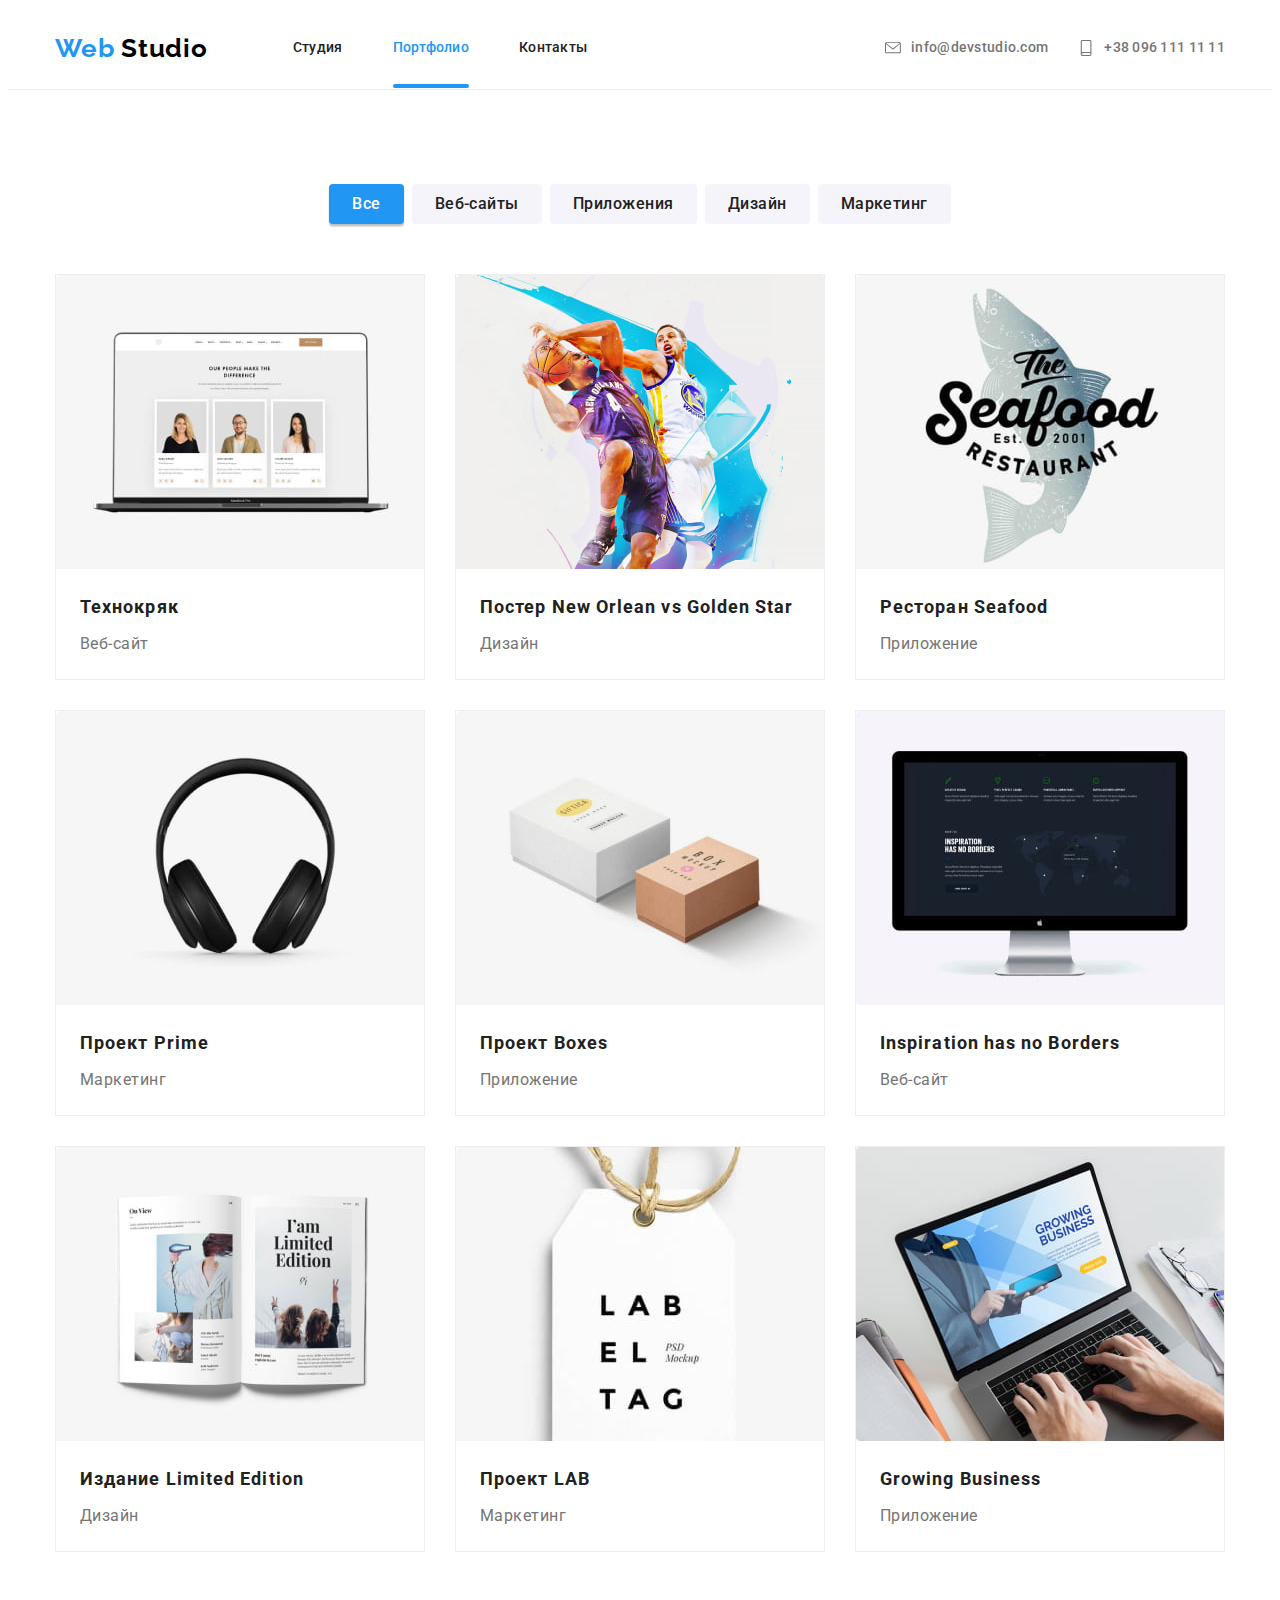
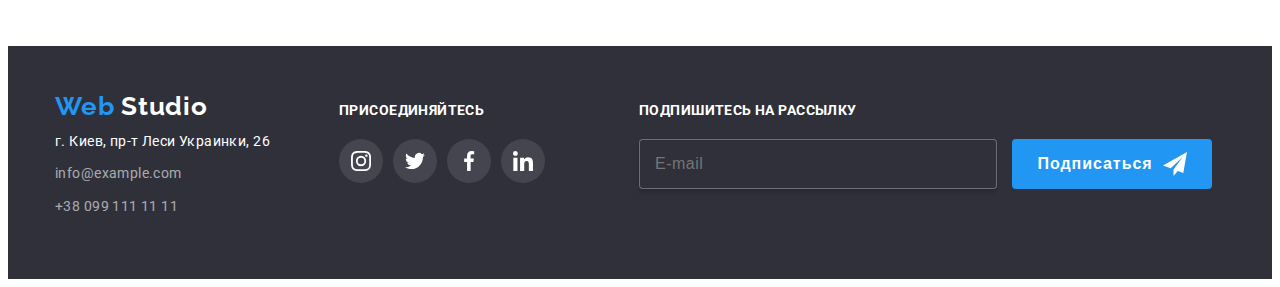
==== portfolio.html @ c9ddc865 "cloned" ====
<!DOCTYPE html>
<html lang="ru">
	<head>
		<meta charset="UTF-8" />
		<meta name="viewport" content="width=device-width, initial-scale=1.0" />
		<meta http-equiv="X-UA-Compatible" content="IE=Edge" />
		<title>Portfolio</title>
		<link
			href="https://fonts.googleapis.com/css2?family=Raleway:wght@700&family=Roboto:wght@400;500;700;900&display=swap"
			rel="stylesheet"
		/>
		<link
			rel="stylesheet"
			href="https://cdnjs.cloudflare.com/ajax/libs/modern-normalize/0.6.0/modern-normalize.min.css"
			integrity="sha256-a9JO7L1jGkja9va1xGMWEJspCfU/b9Vn5u/O5MdnKhw="
			crossorigin="anonymous"
		/>
		<!-- <link rel="stylesheet" href="css/normalize.css" /> -->
		<link rel="stylesheet" href="./css/style.css" />
	</head>
	<body>
		<header class="header portfolio">
			<nav class="container">
				<div class="flex-container">
					<a class="link logo" href="./index.html">
						<span class="logo-accent">Web</span>
						Studio
					</a>
					<ul class="list navigation">
						<li class="navigation-item">
							<a class="link navigation-item-link" href="./index.html">Студия</a>
						</li>
						<li class="navigation-item">
							<a class="link navigation-item-link current" href="./portfolio.html">Портфолио</a>
						</li>
						<li class="navigation-item">
							<a class="link navigation-item-link" href="./index.html">Контакты</a>
						</li>
					</ul>
					<ul class="list navigation-adress">
						<li class="navigation-adress-item">
							<a class="link navigation-adress-item-link" href="mailto:info@devstudio.com">
								<svg class="navigatiom-adress-item-icon">
									<use href="./images/sprite.svg#icon-envelope"></use>
								</svg>
								info@devstudio.com
							</a>
						</li>
						<li class="navigation-adress-item">
							<a class="link navigation-adress-item-link" href="tel:+380961111111">
								<svg class="navigatiom-adress-item-icon">
									<use href="./images/sprite.svg#icon-smartphone"></use>
								</svg>
								+38 096 111 11 11
							</a>
						</li>
					</ul>
				</div>
			</nav>
		</header>
		<main>
			<section>
				<div class="container">
					<h1 class="hero-title visually-hidden">Портфолио</h1>
					<form class="button-box" action="">
						<div class="button-box-item">
							<input class="filter-button" type="radio" name="filter-button" id="filter-all" checked />
							<label class="filter-button-label" for="filter-all">Все</label>
						</div>
						<div class="button-box-item">
							<input class="filter-button" type="radio" name="filter-button" id="filter-web" />
							<label class="filter-button-label" for="filter-web">Веб-сайты</label>
						</div>
						<div class="button-box-item">
							<input class="filter-button" type="radio" name="filter-button" id="filter-app" />
							<label class="filter-button-label" for="filter-app">Приложения</label>
						</div>
						<div class="button-box-item">
							<input class="filter-button" type="radio" name="filter-button" id="filter-design" />
							<label class="filter-button-label" for="filter-design">Дизайн</label>
						</div>
						<div class="button-box-item">
							<input class="filter-button" type="radio" name="filter-button" id="filter-marketing" />
							<label class="filter-button-label" for="filter-marketing">Маркетинг</label>
						</div>
					</form>
					<ul class="list portfolio flex-container">
						<li class="portfolio-box">
							<a class="link" href="./index.html">
								<div class="portfolio-box-image">
									<img src="./images/techno_crack.jpg" alt="Techno crack" />
									<p class="portfolio-box-accent">
										Технокряк это современная площадка распространения коронавируса. Компании используют эту платформу
										для цифрового шпионажа и атак на защищённые сервера конкурентов.
									</p>
								</div>
								<div>
									<h2 class="portfolio-box-title">Технокряк</h2>
									<p class="portfolio-box-direction">Веб-сайт</p>
								</div>
							</a>
						</li>
						<li class="portfolio-box">
							<a class="link" href="./index.html">
								<div class="portfolio-box-image">
									<img src="./images/basketball.jpg" alt="New Orlean vs Golden Star" />
									<p class="portfolio-box-accent">
										Технокряк это современная площадка распространения коронавируса. Компании используют эту платформу
										для цифрового шпионажа и атак на защищённые сервера конкурентов.
									</p>
								</div>
								<div>
									<h2 class="portfolio-box-title">Постер New Orlean vs Golden Star</h2>
									<p class="portfolio-box-direction">Дизайн</p>
								</div>
							</a>
						</li>
						<li class="portfolio-box">
							<a class="link" href="./index.html">
								<div class="portfolio-box-image">
									<img src="./images/seafood.jpg" alt="Seafood" />
									<p class="portfolio-box-accent">
										Технокряк это современная площадка распространения коронавируса. Компании используют эту платформу
										для цифрового шпионажа и атак на защищённые сервера конкурентов.
									</p>
								</div>
								<div>
									<h2 class="portfolio-box-title">Ресторан Seafood</h2>
									<p class="portfolio-box-direction">Приложение</p>
								</div>
							</a>
						</li>
						<li class="portfolio-box">
							<a class="link" href="./index.html">
								<div class="portfolio-box-image">
									<img src="./images/prime.jpg" alt="Prime" />
									<p class="portfolio-box-accent">
										Технокряк это современная площадка распространения коронавируса. Компании используют эту платформу
										для цифрового шпионажа и атак на защищённые сервера конкурентов.
									</p>
								</div>
								<div>
									<h2 class="portfolio-box-title">Проект Prime</h2>
									<p class="portfolio-box-direction">Маркетинг</p>
								</div>
							</a>
						</li>
						<li class="portfolio-box">
							<a class="link" href="./index.html">
								<div class="portfolio-box-image">
									<img src="./images/boxes.jpg" alt="Boxes" />
									<p class="portfolio-box-accent">
										Технокряк это современная площадка распространения коронавируса. Компании используют эту платформу
										для цифрового шпионажа и атак на защищённые сервера конкурентов.
									</p>
								</div>
								<div>
									<h2 class="portfolio-box-title">Проект Boxes</h2>
									<p class="portfolio-box-direction">Приложение</p>
								</div>
							</a>
						</li>
						<li class="portfolio-box">
							<a class="link" href="./index.html">
								<div class="portfolio-box-image">
									<img src="./images/design_solutions.jpg" alt="Inspiration has no Borders" />
									<p class="portfolio-box-accent">
										Технокряк это современная площадка распространения коронавируса. Компании используют эту платформу
										для цифрового шпионажа и атак на защищённые сервера конкурентов.
									</p>
								</div>
								<div>
									<h2 class="portfolio-box-title">Inspiration has no Borders</h2>
									<p class="portfolio-box-direction">Веб-сайт</p>
								</div>
							</a>
						</li>
						<li class="portfolio-box">
							<a class="link" href="./index.html">
								<div class="portfolio-box-image">
									<img src="./images/limited_edition.jpg" alt="Limited Edition" />
									<p class="portfolio-box-accent">
										Технокряк это современная площадка распространения коронавируса. Компании используют эту платформу
										для цифрового шпионажа и атак на защищённые сервера конкурентов.
									</p>
								</div>
								<div>
									<h2 class="portfolio-box-title">Издание Limited Edition</h2>
									<p class="portfolio-box-direction">Дизайн</p>
								</div>
							</a>
						</li>
						<li class="portfolio-box">
							<a class="link" href="./index.html">
								<div class="portfolio-box-image">
									<img src="./images/lab.jpg" alt="LAB" />
									<p class="portfolio-box-accent">
										Технокряк это современная площадка распространения коронавируса. Компании используют эту платформу
										для цифрового шпионажа и атак на защищённые сервера конкурентов.
									</p>
								</div>
								<div>
									<h2 class="portfolio-box-title">Проект LAB</h2>
									<p class="portfolio-box-direction">Маркетинг</p>
								</div>
							</a>
						</li>
						<li class="portfolio-box">
							<a class="link" href="./index.html">
								<div class="portfolio-box-image">
									<img src="./images/desktop_applications.jpg" alt="Growing Business" />
									<p class="portfolio-box-accent">
										Технокряк это современная площадка распространения коронавируса. Компании используют эту платформу
										для цифрового шпионажа и атак на защищённые сервера конкурентов.
									</p>
								</div>
								<div>
									<h2 class="portfolio-box-title">Growing Business</h2>
									<p class="portfolio-box-direction">Приложение</p>
								</div>
							</a>
						</li>
					</ul>
				</div>
			</section>
		</main>
		<footer class="footer">
			<div class="container">
				<div class="flex-container">
					<div class="footer-adress">
						<a class="link logo" href="./index.html">
							<span class="logo-accent">Web</span>
							Studio
						</a>
						<address class="contacts">
							<ul class="list">
								<li class="footer-adress-item">г. Киев, пр-т Леси Украинки, 26</li>
								<li class="footer-adress-item">
									<a class="link" href="mailto:info@example.com">info@example.com</a>
								</li>
								<li class="footer-adress-item">
									<a class="link" href="tel:+380991111111">+38 099 111 11 11</a>
								</li>
							</ul>
						</address>
					</div>
					<div class="join">
						<p class="footer-title">Присоединяйтесь</p>
						<ul class="list social flex-container">
							<li class="social">
								<a class="link social-link" href="https://www.instagram.com/" target="_blank" rel="noopener noreferrer">
									<svg class="social-icon">
										<use href="./images/sprite.svg#icon-instagram"></use>
									</svg>
								</a>
							</li>
							<li class="social">
								<a class="link social-link" href="https://twitter.com/" target="_blank" rel="noopener noreferrer">
									<svg class="social-icon">
										<use href="./images/sprite.svg#icon-twitter"></use>
									</svg>
								</a>
							</li>
							<li class="social">
								<a class="link social-link" href="https://www.facebook.com/" target="_blank" rel="noopener noreferrer">
									<svg class="social-icon">
										<use href="./images/sprite.svg#icon-facebook"></use>
									</svg>
								</a>
							</li>
							<li class="social">
								<a class="link social-link" href="https://www.linkedin.com/" target="_blank" rel="noopener noreferrer">
									<svg class="social-icon">
										<use href="./images/sprite.svg#icon-linkedin"></use>
									</svg>
								</a>
							</li>
						</ul>
					</div>
					<!-- e-mail input -->
					<div class="subscribe">
						<form action="#">
							<label class="footer-title" for="footer-subsctibe-input">Подпишитесь на рассылку</label>
							<input
								class="subscribe-input"
								type="email"
								name="email"
								placeholder="E-mail"
								id="footer-subsctibe-input"
							/>
							<button class="hero-button" type="submit">
								Подписаться
								<svg class="subscribe-icon-send">
									<use href="./images/sprite.svg#icon-send"></use>
								</svg>
							</button>
						</form>
					</div>
				</div>
			</div>
		</footer>
	</body>
</html>
---- css/style.css ----
:root {
	--main-text-color: #757575;
	--headers-text-color: #212121;
	--light-text-color: #ffffff;
	--accent-color: #2196f3;

	--icon-color: #afb1b8;

	--primary-background-color: #ffffff;
	--secondary-backgroun-color: #f5f4fa;
	--footer-background-color: #2f303a;

	--button-color: #2196f3;
	--inactiv-button-color: #f5f4fa;

	--animation-timing-function: cubic-bezier(0.4, 0, 0.2, 1);
	--animation-duration: 250ms;
}
*:focus {
	outline: none;
}
/* 
default style
 */
html {
	box-sizing: border-box;
}
*,
*::before,
*::after {
	box-sizing: inherit;
}
body {
	font-family: "Roboto", sans-serif;
	font-style: normal;
	font-weight: 400;
	font-size: 14px;
	line-height: 1.71;
	color: var(--main-text-color);
	background-color: var(--primary-background-color);
}
/* 
utility classes
*/
.visually-hidden {
	position: absolute;
	width: 1px;
	height: 1px;
	margin: -1px;

	overflow: hidden;
	clip: rect(0 0 0 0);
}
.is-hidden {
	opacity: 0;
	pointer-events: none;
}
.container {
	width: 1200px;
	padding-top: 94px;
	padding-bottom: 94px;
	padding-left: 15px;
	padding-right: 15px;
	margin-left: auto;
	margin-right: auto;
}
.flex-container {
	display: flex;
}
.link {
	text-decoration: none;
}
.list {
	margin: 0;
	padding: 0;

	list-style-type: none;
}
/* 
header
 */

.header .container {
	padding-top: 0;
	padding-bottom: 0;
}
.header .flex-container {
	align-items: center;
}
.logo {
	display: block;
	margin-right: 85px;
	margin-top: 25px;
	margin-bottom: 25px;

	font-family: "Raleway", sans-serif;
	font-weight: 700;
	font-size: 26px;
	line-height: 1.19;
	letter-spacing: 0.03em;

	color: #000000;
}
.logo-accent {
	color: var(--accent-color);
}
.navigation {
	display: flex;
}
.navigation-item:not(:last-child) {
	margin-right: 50px;
}
.navigation-item-link {
	display: block;
	position: relative;
	padding-bottom: 32px;
	padding-top: 32px;

	font-weight: 500;
	font-size: 14px;
	line-height: 1.14;
	letter-spacing: 0.02em;

	color: var(--headers-text-color);

	transition-property: color;
	transition-duration: var(--animation-duration);
	transition-timing-function: var(--animation-timing-function);
}
.navigation-adress {
	display: flex;
	margin-left: auto;
}
.navigation-adress-item:not(:last-child) {
	margin-right: 30px;
}
.navigation-adress-item-link {
	display: flex;
	padding-bottom: 20px;
	padding-top: 20px;
	justify-content: center;

	font-weight: 500;
	font-size: 14px;
	line-height: 1.14;
	letter-spacing: 0.02em;

	color: var(--main-text-color);

	transition-property: color;
	transition-duration: var(--animation-duration);
	transition-timing-function: var(--animation-timing-function);
}
.navigatiom-adress-item-icon {
	fill: currentColor;
	width: 16px;
	height: 16px;
	margin-right: 10px;
}

.navigation-item-link:hover,
.navigation-item-link:focus,
.navigation-adress-item-link:hover,
.navigation-adress-item-link:focus {
	color: var(--accent-color);
}
.navigation-item-link.current {
	color: var(--accent-color);
}
.navigation-item-link.current::after {
	content: "";
	position: absolute;
	left: 0;
	bottom: 0;
	height: 4px;
	border-radius: 2px;
	width: 100%;
	background-color: var(--accent-color);
}
/* 
Main
 */
.hero .container {
	padding-top: 200px;
	padding-bottom: 200px;
	padding-left: 252px;
	padding-right: 252px;
}
.hero {
	max-width: 1600px;
	height: 600px;
	margin-left: auto;
	margin-right: auto;

	background-image: linear-gradient(rgba(47, 48, 58, 0.8), rgba(47, 48, 58, 0.8)), url("../images/header.jpg");
	background-position: center;
	background-repeat: no-repeat;
	background-size: cover;

	text-align: center;
}
.hero-title {
	margin-top: 0;
	margin-bottom: 30px;

	font-weight: 900;
	font-size: 44px;
	line-height: 1.36;
	letter-spacing: 0.06em;
	text-transform: uppercase;

	color: var(--light-text-color);
}
.hero-button {
	border-radius: 4px;
	display: inline-block;
	padding-top: 9px;
	padding-bottom: 9px;
	padding-left: 9px;
	padding-right: 9px;
	min-width: 200px;

	font-weight: 700;
	font-size: 16px;
	line-height: 1.88;
	text-align: center;
	letter-spacing: 0.06em;

	border: 1px solid transparent;
	color: var(--light-text-color);
	background-color: var(--button-color);

	transition-property: background-color;
	transition-duration: var(--animation-duration);
	transition-timing-function: var(--animation-timing-function);

	cursor: pointer;
}

.hero-button:hover,
.hero-button:focus {
	background-color: #188ce8;
}
.section-title {
	margin-top: 0;
	margin-bottom: 50px;

	font-weight: 700;
	font-size: 36px;
	line-height: 1.17;
	letter-spacing: 0.03em;
	text-align: center;

	color: var(--headers-text-color);
}
.features .container {
	padding-bottom: 0;
}
.features .flex-container,
.wedoing .flex-container,
.team-card,
.clients .flex-container {
	justify-content: space-between;
}
.feature-title {
	margin-top: 0;
	margin-bottom: 10px;

	font-weight: 700;
	font-size: 14px;
	line-height: 1.14;
	letter-spacing: 0.03em;
	text-transform: uppercase;

	color: var(--headers-text-color);
}
.feature-box {
	width: calc((100% - 30px * 3) / 4);
}
.feature-image-box {
	display: block;
	padding-top: 25px;
	padding-bottom: 25px;
	padding-left: 100px;
	padding-right: 100px;
	margin-bottom: 30px;
	border-radius: 4px;

	background-color: var(--secondary-backgroun-color);
}
.feature-image {
	display: block;
	width: 70px;
	height: 70px;

	fill: var(--headers-text-color);
}
.feature-description {
	margin-top: 0;
	margin-bottom: 0;
	padding-bottom: 5px;

	letter-spacing: 0.03em;
}
.wedoing-box {
	width: calc((100% - 30px * 2) / 3);
	position: relative;
}
.wedoing-image {
	display: block;
}
.wedoing-title {
	position: absolute;
	left: 0;
	bottom: 0;
	width: 100%;
	overflow: hidden;

	margin: 0;
	padding-top: 27px;
	padding-bottom: 27px;

	font-weight: 700;
	font-size: 14px;
	line-height: 1.14;
	letter-spacing: 0.03em;
	text-align: center;
	text-transform: uppercase;

	color: var(--light-text-color);
	background-color: rgba(47, 48, 58, 0.8);
}
.team {
	background-color: var(--secondary-backgroun-color);
}
.team-card-box {
	width: calc((100% - 30px * 3) / 4);
	box-shadow: 0px 2px 1px rgba(0, 0, 0, 0.2), 0px 1px 1px rgba(0, 0, 0, 0.14), 0px 1px 3px rgba(0, 0, 0, 0.12);
	border-radius: 0px 0px 4px 4px;

	background-color: var(--primary-background-color);
}
.team-image {
	display: block;
	margin-bottom: 30px;
}
.team-member-name {
	margin-top: 0;
	margin-bottom: 10px;

	font-weight: 500;
	font-size: 16px;
	line-height: 1.19;
	letter-spacing: 0.03em;
	text-align: center;

	color: var(--headers-text-color);
}
.team-member-direction {
	margin-top: 0;
	margin-bottom: 16px;

	font-size: 16px;
	line-height: 1.19;
	letter-spacing: 0.03em;
	text-align: center;
}
.team-social-box {
	margin-left: 32px;
	margin-bottom: 24px;
}
.social-link {
	display: flex;
	justify-content: center;
	align-items: center;
	width: 44px;
	height: 44px;

	color: var(--icon-color);

	border-radius: 50%;

	transition-property: background-color, color;
	transition-duration: var(--animation-duration);
	transition-timing-function: var(--animation-timing-function);
}
.social-icon {
	fill: currentColor;
	width: 20px;
	height: 20px;
}
.social:not(:last-child) {
	margin-right: 10px;
}
.team .social-link:hover,
.team .social-link:focus,
.join .social-link:hover,
.join .social-link:focus {
	background-color: var(--accent-color);
	color: var(--light-text-color);
}
.clients-box {
	width: calc((100% - 30px * 5) / 6);
	height: 90px;
}
.clients .link {
	display: flex;
	justify-content: center;
	align-items: center;
	height: inherit;

	color: var(--icon-color);

	border: 1px solid currentColor;
	border-radius: 4px;

	transition-property: color;
	transition-duration: var(--animation-duration);
	transition-timing-function: var(--animation-timing-function);
}
.clients-image {
	display: block;
	width: 84px;
	height: 44px;
	fill: currentColor;
}
.clients .link:hover,
.clients .link:focus {
	color: var(--accent-color);
}
/* 
footer
 */
.footer .container {
	padding-top: 45px;
	padding-bottom: 60px;
}
.footer {
	background-color: var(--footer-background-color);
}
.footer .flex-container {
	align-items: baseline;
}
.footer .logo {
	display: block;
	margin-top: 0;
	margin-right: 0;
	padding: 0;
	margin-bottom: 8px;

	font-size: 26px;
	line-height: 1.19;

	color: var(--light-text-color);
}
.footer-adress {
	margin-right: 69px;
}
.contacts {
	font-style: normal;
	letter-spacing: 0.03em;

	color: var(--light-text-color);
}

.footer-adress-item:not(:last-child) {
	margin-bottom: 9px;
}
.footer-adress-item {
	letter-spacing: 0.03em;
	line-height: 1.71;
}
.contacts .link {
	color: rgba(255, 255, 255, 0.6);

	transition-property: color;
	transition-duration: var(--animation-duration);
	transition-timing-function: var(--animation-timing-function);
}
.contacts .link:hover,
.contacts .link:focus {
	color: var(--accent-color);
}
.footer-title {
	margin-top: 0;
	margin-bottom: 20px;
	margin-left: 0;
	margin-right: 0;

	font-weight: 700;
	line-height: 1.14;
	letter-spacing: 0.03em;
	text-transform: uppercase;

	color: var(--light-text-color);
}
.subscribe .footer-title {
	display: block;
}
.join .flex-container {
	margin-bottom: 0;
	align-items: center;
}
.join {
	margin-right: 94px;
}
.join .social-link {
	background: rgba(255, 255, 255, 0.1);
}
.join.social {
	padding-bottom: 0;
}
.join .social-icon {
	fill: var(--primary-background-color);
}
.subscribe-input {
	margin-right: 12px;
	width: 358px;
	height: 50px;
	padding: 15px;

	font-size: 16px;
	line-height: 1.25;
	letter-spacing: 0.03em;
	color: var(--main-text-color);

	background-color: var(--footer-background-color);

	border-radius: 4px;
	border: 1px solid rgba(255, 255, 255, 0.3);
	box-shadow: 0px 4px 4px rgba(0, 0, 0, 0.15);
}
.footer .hero-button {
	display: inline-flex;
	justify-content: center;
	align-items: center;
}
.subscribe-icon-send {
	margin-left: 10px;
	fill: currentColor;
	width: 24px;
	height: 24px;
}
/* 
portfolio
 */
.header.portfolio {
	border-bottom: 1px solid #ececec;
}
.button-box {
	display: flex;
	justify-content: center;
	margin-bottom: 50px;
}
.button-box-item {
	position: relative;
}
.button-box-item:not(:last-child) {
	margin-right: 8px;
}
.filter-button {
	position: absolute;
	top: 0;
	left: 0;
	width: 100%;
	height: 100%;

	opacity: 0;

	cursor: pointer;
}
.filter-button-label {
	display: block;
	padding-left: 22px;
	padding-right: 22px;
	padding-top: 6px;
	padding-bottom: 6px;

	border-radius: 4px;
	color: var(--headers-text-color);
	border: 1px solid transparent;
	background-color: var(--inactiv-button-color);

	font-weight: 500;
	font-size: 16px;
	line-height: 1.62;
	letter-spacing: 0.03em;
	transition-property: color, background-color, box-shadow;
	transition-duration: var(--animation-duration);
	transition-timing-function: var(--animation-timing-function);
}
.filter-button:hover + .filter-button-label,
.filter-button:focus + .filter-button-label,
.filter-button:checked + .filter-button-label {
	color: var(--light-text-color);
	background-color: var(--button-color);
	box-shadow: 0px 2px 2px rgba(0, 0, 0, 0.12), 0px 1px 2px rgba(0, 0, 0, 0.08), 0px 3px 1px rgba(0, 0, 0, 0.1);
}
/*
portfolio grid
*/
.portfolio.flex-container {
	flex-wrap: wrap;
}
.portfolio-box {
	width: calc((100% - 60px) / 3);
	margin-top: 30px;
	margin-right: 30px;
}
.portfolio-box:nth-child(3n) {
	margin-right: 0;
}
.portfolio-box:nth-child(-n + 3) {
	margin-top: 0;
}
.portfolio-box .link {
	display: block;
	border: 1px solid #eeeeee;

	transition-property: box-shadow;
	transition-duration: var(--animation-duration);
	transition-timing-function: var(--animation-timing-function);
}
.portfolio-box .link:hover,
.portfolio-box .link:focus {
	box-shadow: 1px 4px 6px rgba(0, 0, 0, 0.16), 0px 4px 4px rgba(0, 0, 0, 0.06), 0px 1px 1px rgba(0, 0, 0, 0.12);
}
/*
 portfolio grid end
 */
.portfolio-box-title {
	margin-top: 0;
	margin-bottom: 4px;
	padding-left: 24px;

	font-weight: 700;
	font-size: 18px;
	line-height: 2;
	letter-spacing: 0.06em;

	color: var(--headers-text-color);
}
.portfolio-box-image {
	position: relative;
	overflow: hidden;

	margin-bottom: 20px;
}
.portfolio-box-image > * {
	display: block;
}
.portfolio-box-accent {
	position: absolute;
	left: 0;
	bottom: 0;
	width: 100%;
	height: 100%;
	transform: translateY(100%);

	overflow: hidden;

	padding-left: 24px;
	padding-right: 24px;
	padding-top: 64px;
	padding-bottom: 64px;
	margin: 0;

	font-size: 18px;
	line-height: 1.56;
	letter-spacing: 0.03em;

	color: var(--light-text-color);
	background-color: rgba(33, 150, 243, 0.9);

	transition-property: transform;
	transition-duration: var(--animation-duration);
	transition-timing-function: var(--animation-timing-function);
}
.portfolio-box:hover .portfolio-box-accent,
.portfolio-box .link:focus .portfolio-box-accent {
	transform: translateY(0);
}
.portfolio-box-direction {
	margin-top: 0;
	margin-bottom: 20px;
	padding-left: 24px;

	font-size: 16px;
	line-height: 1.87;
	letter-spacing: 0.03em;

	color: var(--main-text-color);
}
/* 
Modal window 
*/
.backdrop {
	position: fixed;
	top: 0;
	left: 0;
	width: 100%;
	height: 100%;

	transition-property: opacity;
	transition-duration: var(--animation-duration);
	transition-timing-function: var(--animation-timing-function);

	background-color: rgba(0, 0, 0, 0.2);
}
.backdrop.is-hidden .subscribe-form {
	transform: scale(0.9) translate(-50%, -50%);
}
.subscribe-form-relative {
	position: relative;
}
.subscribe-form {
	position: absolute;
	top: 50%;
	left: 50%;
	max-height: calc(100% - 30px);
	max-width: calc(100% - 30px);

	overflow: auto;

	padding: 40px;
	background-color: var(--primary-background-color);
	box-shadow: 0px 2px 1px rgba(0, 0, 0, 0.2), 0px 1px 1px rgba(0, 0, 0, 0.14), 0px 1px 3px rgba(0, 0, 0, 0.12);
	border-radius: 4px;

	transform: scale(1) translate(-50%, -50%);
	transition-property: transform;
	transition-duration: var(--animation-duration);
	transition-timing-function: var(--animation-timing-function);
}
.subcribe-form-button-close {
	position: absolute;
	display: flex;
	justify-content: center;
	align-items: center;
	top: 8px;
	right: 8px;
	width: 30px;
	height: 30px;

	padding: 0;
	color: #000000;

	background: var(--primary-background-color);
	border: 1px solid rgba(0, 0, 0, 0.1);
	border-radius: 50%;

	transition-property: color;
	transition-duration: var(--animation-duration);
	transition-timing-function: var(--animation-timing-function);
	cursor: pointer;
}
.subcribe-form-button-close:hover,
.subcribe-form-button-close:focus {
	color: var(--accent-color);
}
.subscribe-button-close-icon {
	width: 18px;
	height: 18px;
	fill: currentColor;
}
.subscribe-form-title {
	margin-top: 0;
	margin-left: 0;
	margin-right: 0;
	margin-bottom: 30px;

	font-weight: 700;
	font-size: 20px;
	line-height: 1.15;
	letter-spacing: 0.03em;
	text-align: center;

	color: var(--headers-text-color);
}
.subscribe-form-input {
	width: 448px;
	height: 40px;

	margin-bottom: 30px;
	padding-left: 42px;
	padding-top: 12px;
	padding-right: 42px;
	padding-bottom: 12px;

	font-size: 14px;
	line-height: 1.14;
	letter-spacing: 0.01em;

	color: var(--main-text-color);

	border: 1px solid rgba(33, 33, 33, 0.2);
	border-radius: 4px;
	cursor: pointer;

	transition-property: border-color;
	transition-duration: var(--animation-duration);
	transition-timing-function: var(--animation-timing-function);
}
.subscribe-form-input.comment {
	height: 120px;
	margin-bottom: 20px;
	resize: none;

	padding-left: 16px;
	padding-right: 16px;
}
.subscribe-form-checkbox,
.subscribe-form-button {
	display: flex;
	justify-content: center;
}
.subscribe-form-button-disabled {
	background-color: var(--icon-color);
	pointer-events: none;
}
.subscribe-form-checkbox-input {
	margin-right: 7px;
	padding: 0;
	opacity: 0;
}
.subscribe-form-checkbox-label {
	display: inline-block;
	margin-bottom: 30px;
	cursor: pointer;
}
.subscribe-form-checkbox-label:before,
.subscribe-form-checkbox-label:after {
	content: "";
	position: absolute;
	width: 16px;
	height: 15px;
	top: 3px;
	left: -23px;

	transition-property: opacity;
	transition-duration: var(--animation-duration);
	transition-timing-function: var(--animation-timing-function);
}
.subscribe-form-checkbox-label:before {
	background: url(../images/uncheck.svg);
	background-repeat: no-repeat;
	background-size: contain;
	opacity: 1;
}
.subscribe-form-checkbox-label:after {
	background: url(../images/check.svg);
	background-repeat: no-repeat;
	background-size: contain;
	opacity: 0;
}
.subscribe-form-checkbox-input:checked + .subscribe-form-checkbox-label:before {
	opacity: 0;
}
.subscribe-form-checkbox-input:checked + .subscribe-form-checkbox-label:after {
	opacity: 1;
}
.subscribe-link-agree {
	color: var(--accent-color);
}
.subscribe-form-input-label {
	position: absolute;
	top: 12px;
	left: 42px;

	line-height: 1.14;
	letter-spacing: 0.01em;

	transform: translate(0, 0);
	transition-property: transform, color;
	transition-duration: var(--animation-duration);
	transition-timing-function: var(--animation-timing-function);
}
.subscribe-form-input-label.comment {
	left: 12px;
}
.subscribe-form-input-icon {
	position: absolute;
	top: 11px;
	left: 16px;
	width: 18px;
	height: 18px;

	color: #000;
	fill: currentColor;

	transition-property: color;
	transition-duration: var(--animation-duration);
	transition-timing-function: var(--animation-timing-function);
}
.subscribe-form-input:focus ~ .subscribe-form-input-label {
	transform: translate(-32px, -30px);
	color: var(--accent-color);
}
.subscribe-form-input:focus ~ .subscribe-form-input-label.comment {
	transform: translateY(-32px);
}
.subscribe-form-input:focus ~ .subscribe-form-input-icon {
	color: var(--accent-color);
}
.subscribe-form-input:focus {
	border-color: var(--accent-color);
}
.subscribe-form-input:not(:placeholder-shown) ~ .subscribe-form-input-label {
	transform: translate(-32px, -30px);
}
.subscribe-form-input:not(:placeholder-shown) ~ .subscribe-form-input-label.comment {
	transform: translateY(-32px);
}
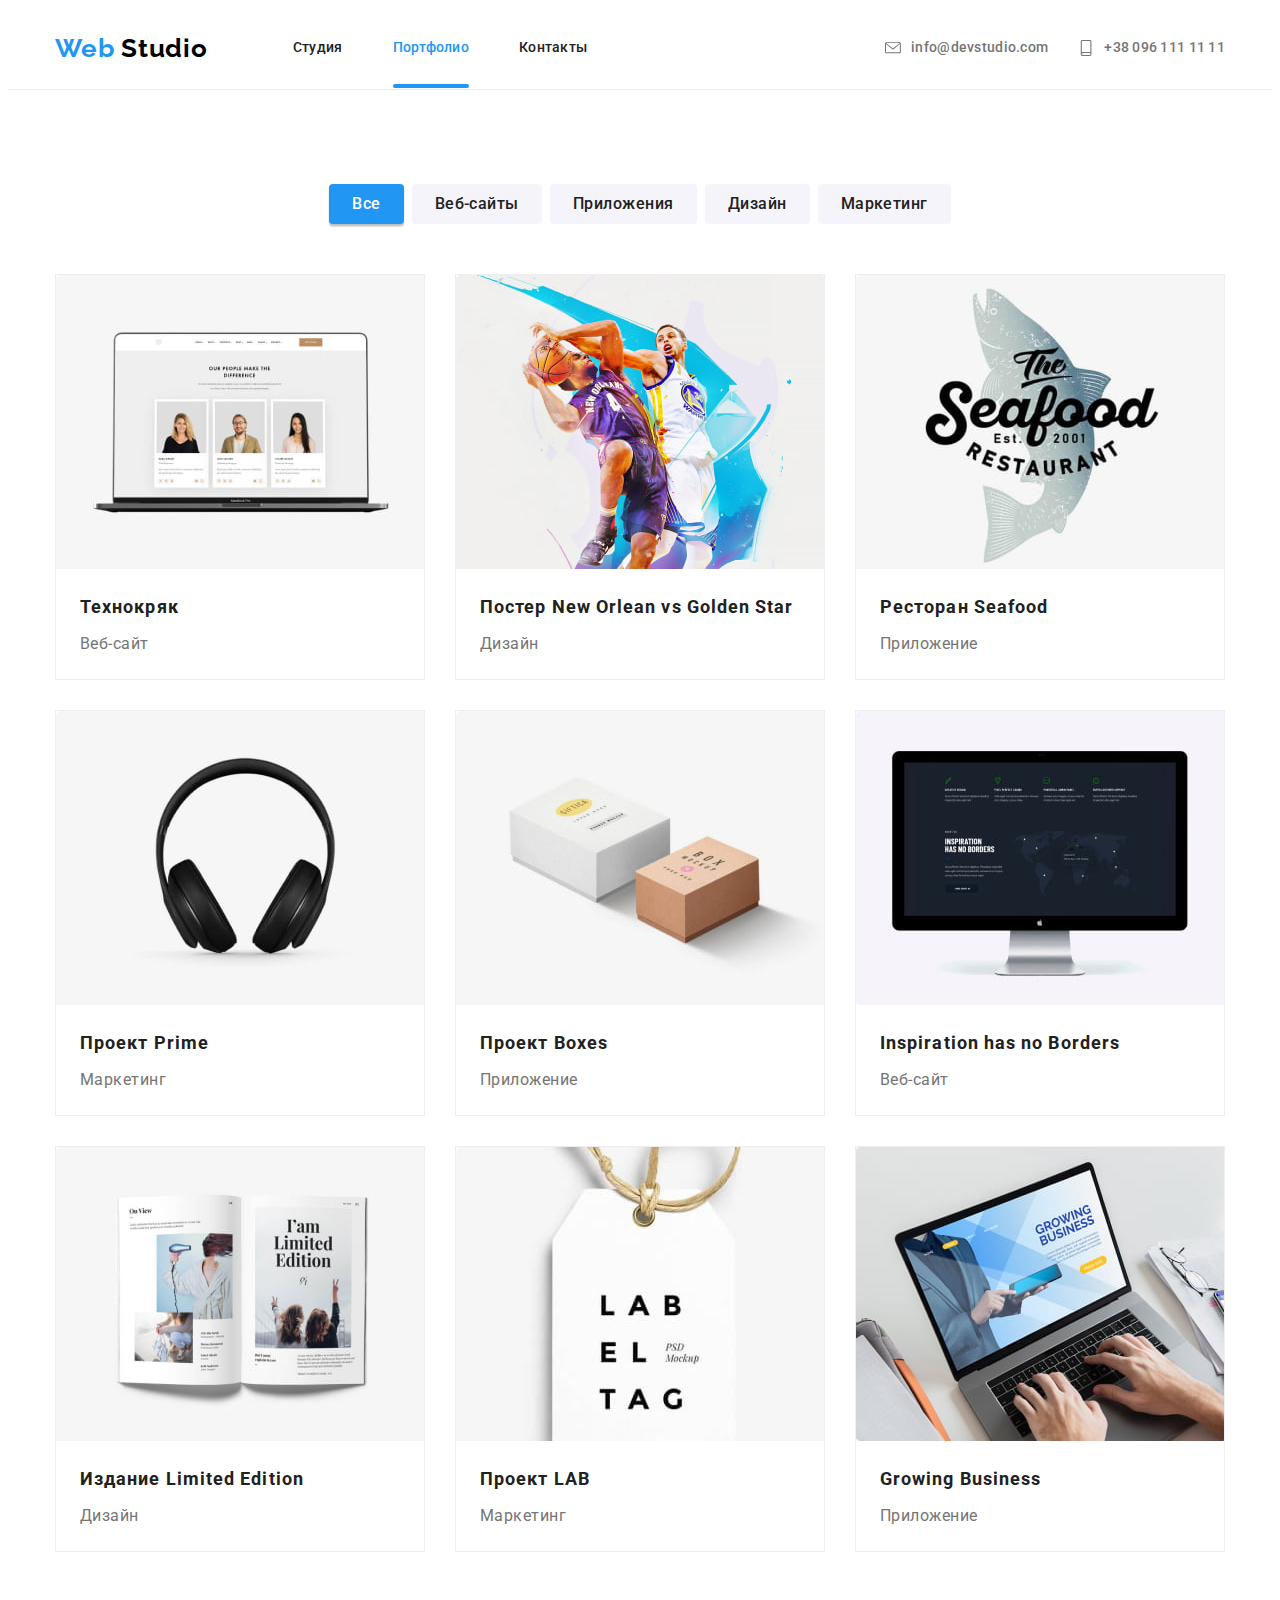
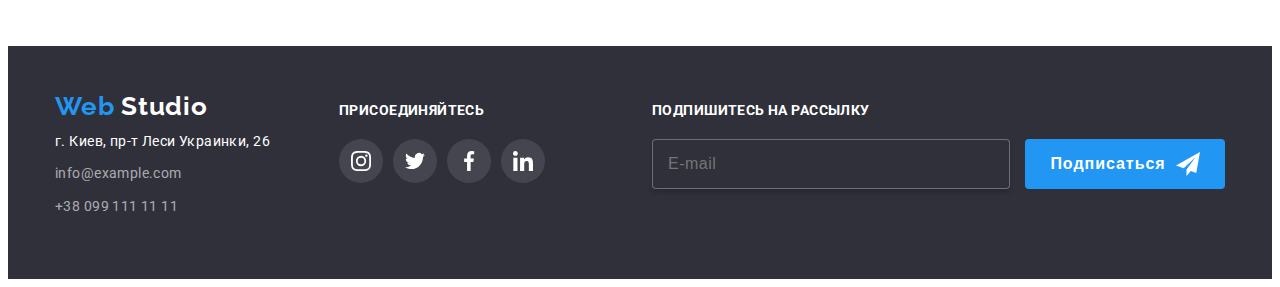
==== commit 9d80e964: "added placeholders" ====
--- a/portfolio.html
+++ b/portfolio.html
@@ -15,51 +15,48 @@
 			integrity="sha256-a9JO7L1jGkja9va1xGMWEJspCfU/b9Vn5u/O5MdnKhw="
 			crossorigin="anonymous"
 		/>
-		<!-- <link rel="stylesheet" href="css/normalize.css" /> -->
-		<link rel="stylesheet" href="./css/style.css" />
+		<link rel="stylesheet" href="./css/main.min.css" />
 	</head>
 	<body>
-		<header class="header portfolio">
+		<header class="header">
 			<nav class="container">
-				<div class="flex-container">
-					<a class="link logo" href="./index.html">
-						<span class="logo-accent">Web</span>
-						Studio
-					</a>
-					<ul class="list navigation">
-						<li class="navigation-item">
-							<a class="link navigation-item-link" href="./index.html">Студия</a>
-						</li>
-						<li class="navigation-item">
-							<a class="link navigation-item-link current" href="./portfolio.html">Портфолио</a>
-						</li>
-						<li class="navigation-item">
-							<a class="link navigation-item-link" href="./index.html">Контакты</a>
-						</li>
-					</ul>
-					<ul class="list navigation-adress">
-						<li class="navigation-adress-item">
-							<a class="link navigation-adress-item-link" href="mailto:info@devstudio.com">
-								<svg class="navigatiom-adress-item-icon">
-									<use href="./images/sprite.svg#icon-envelope"></use>
-								</svg>
-								info@devstudio.com
-							</a>
-						</li>
-						<li class="navigation-adress-item">
-							<a class="link navigation-adress-item-link" href="tel:+380961111111">
-								<svg class="navigatiom-adress-item-icon">
-									<use href="./images/sprite.svg#icon-smartphone"></use>
-								</svg>
-								+38 096 111 11 11
-							</a>
-						</li>
-					</ul>
-				</div>
+				<a class="logo" href="./index.html">
+					<span class="logo-accent">Web</span>
+					Studio
+				</a>
+				<ul class="navigation">
+					<li class="navigation-item">
+						<a class="navigation-item-link" href="./index.html">Студия</a>
+					</li>
+					<li class="navigation-item">
+						<a class="navigation-item-link current" href="./portfolio.html">Портфолио</a>
+					</li>
+					<li class="navigation-item">
+						<a class="navigation-item-link" href="./index.html">Контакты</a>
+					</li>
+				</ul>
+				<ul class="navigation-adress">
+					<li class="navigation-adress-item">
+						<a class="navigation-adress-item-link" href="mailto:info@devstudio.com">
+							<svg class="navigatiom-adress-item-icon">
+								<use href="./images/sprite.svg#icon-envelope"></use>
+							</svg>
+							info@devstudio.com
+						</a>
+					</li>
+					<li class="navigation-adress-item">
+						<a class="navigation-adress-item-link" href="tel:+380961111111">
+							<svg class="navigatiom-adress-item-icon">
+								<use href="./images/sprite.svg#icon-smartphone"></use>
+							</svg>
+							+38 096 111 11 11
+						</a>
+					</li>
+				</ul>
 			</nav>
 		</header>
 		<main>
-			<section>
+			<section class="portfolio">
 				<div class="container">
 					<h1 class="hero-title visually-hidden">Портфолио</h1>
 					<form class="button-box" action="">
@@ -84,9 +81,9 @@
 							<label class="filter-button-label" for="filter-marketing">Маркетинг</label>
 						</div>
 					</form>
-					<ul class="list portfolio flex-container">
-						<li class="portfolio-box">
-							<a class="link" href="./index.html">
+					<ul class="portfolio-list">
+						<li class="portfolio-box">
+							<a class="portfolio-box-link" href="./index.html">
 								<div class="portfolio-box-image">
 									<img src="./images/techno_crack.jpg" alt="Techno crack" />
 									<p class="portfolio-box-accent">
@@ -101,7 +98,7 @@
 							</a>
 						</li>
 						<li class="portfolio-box">
-							<a class="link" href="./index.html">
+							<a class="portfolio-box-link" href="./index.html">
 								<div class="portfolio-box-image">
 									<img src="./images/basketball.jpg" alt="New Orlean vs Golden Star" />
 									<p class="portfolio-box-accent">
@@ -116,7 +113,7 @@
 							</a>
 						</li>
 						<li class="portfolio-box">
-							<a class="link" href="./index.html">
+							<a class="portfolio-box-link" href="./index.html">
 								<div class="portfolio-box-image">
 									<img src="./images/seafood.jpg" alt="Seafood" />
 									<p class="portfolio-box-accent">
@@ -131,7 +128,7 @@
 							</a>
 						</li>
 						<li class="portfolio-box">
-							<a class="link" href="./index.html">
+							<a class="portfolio-box-link" href="./index.html">
 								<div class="portfolio-box-image">
 									<img src="./images/prime.jpg" alt="Prime" />
 									<p class="portfolio-box-accent">
@@ -146,7 +143,7 @@
 							</a>
 						</li>
 						<li class="portfolio-box">
-							<a class="link" href="./index.html">
+							<a class="portfolio-box-link" href="./index.html">
 								<div class="portfolio-box-image">
 									<img src="./images/boxes.jpg" alt="Boxes" />
 									<p class="portfolio-box-accent">
@@ -161,7 +158,7 @@
 							</a>
 						</li>
 						<li class="portfolio-box">
-							<a class="link" href="./index.html">
+							<a class="portfolio-box-link" href="./index.html">
 								<div class="portfolio-box-image">
 									<img src="./images/design_solutions.jpg" alt="Inspiration has no Borders" />
 									<p class="portfolio-box-accent">
@@ -176,7 +173,7 @@
 							</a>
 						</li>
 						<li class="portfolio-box">
-							<a class="link" href="./index.html">
+							<a class="portfolio-box-link" href="./index.html">
 								<div class="portfolio-box-image">
 									<img src="./images/limited_edition.jpg" alt="Limited Edition" />
 									<p class="portfolio-box-accent">
@@ -191,7 +188,7 @@
 							</a>
 						</li>
 						<li class="portfolio-box">
-							<a class="link" href="./index.html">
+							<a class="portfolio-box-link" href="./index.html">
 								<div class="portfolio-box-image">
 									<img src="./images/lab.jpg" alt="LAB" />
 									<p class="portfolio-box-accent">
@@ -206,7 +203,7 @@
 							</a>
 						</li>
 						<li class="portfolio-box">
-							<a class="link" href="./index.html">
+							<a class="portfolio-box-link" href="./index.html">
 								<div class="portfolio-box-image">
 									<img src="./images/desktop_applications.jpg" alt="Growing Business" />
 									<p class="portfolio-box-accent">
@@ -226,76 +223,73 @@
 		</main>
 		<footer class="footer">
 			<div class="container">
-				<div class="flex-container">
-					<div class="footer-adress">
-						<a class="link logo" href="./index.html">
-							<span class="logo-accent">Web</span>
-							Studio
-						</a>
-						<address class="contacts">
-							<ul class="list">
-								<li class="footer-adress-item">г. Киев, пр-т Леси Украинки, 26</li>
-								<li class="footer-adress-item">
-									<a class="link" href="mailto:info@example.com">info@example.com</a>
-								</li>
-								<li class="footer-adress-item">
-									<a class="link" href="tel:+380991111111">+38 099 111 11 11</a>
-								</li>
-							</ul>
-						</address>
-					</div>
-					<div class="join">
-						<p class="footer-title">Присоединяйтесь</p>
-						<ul class="list social flex-container">
-							<li class="social">
-								<a class="link social-link" href="https://www.instagram.com/" target="_blank" rel="noopener noreferrer">
-									<svg class="social-icon">
-										<use href="./images/sprite.svg#icon-instagram"></use>
-									</svg>
-								</a>
+				<div class="footer-adress">
+					<a class="logo" href="./index.html">
+						<span class="logo-accent">Web</span>
+						Studio
+					</a>
+					<address>
+						<ul class="footer-adress-list">
+							<li class="footer-adress-item">г. Киев, пр-т Леси Украинки, 26</li>
+							<li class="footer-adress-item">
+								<a class="footer-adress-link" href="mailto:info@example.com">info@example.com</a>
 							</li>
-							<li class="social">
-								<a class="link social-link" href="https://twitter.com/" target="_blank" rel="noopener noreferrer">
-									<svg class="social-icon">
-										<use href="./images/sprite.svg#icon-twitter"></use>
-									</svg>
-								</a>
-							</li>
-							<li class="social">
-								<a class="link social-link" href="https://www.facebook.com/" target="_blank" rel="noopener noreferrer">
-									<svg class="social-icon">
-										<use href="./images/sprite.svg#icon-facebook"></use>
-									</svg>
-								</a>
-							</li>
-							<li class="social">
-								<a class="link social-link" href="https://www.linkedin.com/" target="_blank" rel="noopener noreferrer">
-									<svg class="social-icon">
-										<use href="./images/sprite.svg#icon-linkedin"></use>
-									</svg>
-								</a>
+							<li class="footer-adress-item">
+								<a class="footer-adress-link" href="tel:+380991111111">+38 099 111 11 11</a>
 							</li>
 						</ul>
-					</div>
-					<!-- e-mail input -->
-					<div class="subscribe">
-						<form action="#">
-							<label class="footer-title" for="footer-subsctibe-input">Подпишитесь на рассылку</label>
-							<input
-								class="subscribe-input"
-								type="email"
-								name="email"
-								placeholder="E-mail"
-								id="footer-subsctibe-input"
-							/>
-							<button class="hero-button" type="submit">
-								Подписаться
-								<svg class="subscribe-icon-send">
-									<use href="./images/sprite.svg#icon-send"></use>
-								</svg>
-							</button>
-						</form>
-					</div>
+					</address>
+				</div>
+				<div class="footer-join">
+					<p class="footer-title">Присоединяйтесь</p>
+					<ul class="social-box">
+						<li class="social">
+							<a class="social-link" href="https://www.instagram.com/" target="_blank" rel="noopener noreferrer">
+								<svg class="social-icon">
+									<use href="./images/sprite.svg#icon-instagram"></use>
+								</svg>
+							</a>
+						</li>
+						<li class="social">
+							<a class="social-link" href="https://twitter.com/" target="_blank" rel="noopener noreferrer">
+								<svg class="social-icon">
+									<use href="./images/sprite.svg#icon-twitter"></use>
+								</svg>
+							</a>
+						</li>
+						<li class="social">
+							<a class="social-link" href="https://www.facebook.com/" target="_blank" rel="noopener noreferrer">
+								<svg class="social-icon">
+									<use href="./images/sprite.svg#icon-facebook"></use>
+								</svg>
+							</a>
+						</li>
+						<li class="social">
+							<a class="social-link" href="https://www.linkedin.com/" target="_blank" rel="noopener noreferrer">
+								<svg class="social-icon">
+									<use href="./images/sprite.svg#icon-linkedin"></use>
+								</svg>
+							</a>
+						</li>
+					</ul>
+				</div>
+				<div class="footer-subscribe">
+					<form action="#">
+						<label class="footer-title" for="footer-subsctibe-input">Подпишитесь на рассылку</label>
+						<input
+							class="footer-subscribe-input"
+							type="email"
+							name="email"
+							placeholder="E-mail"
+							id="footer-subsctibe-input"
+						/>
+						<button class="main-button" type="submit">
+							Подписаться
+							<svg class="subscribe-icon-send">
+								<use href="./images/sprite.svg#icon-send"></use>
+							</svg>
+						</button>
+					</form>
 				</div>
 			</div>
 		</footer>
--- a/css/main.min.css
+++ b/css/main.min.css
@@ -0,0 +1,2 @@
+.logo,.navigation-item-link,.navigation-adress-item-link,.clients-link,.footer-adress-link,.social-link,.portfolio-box-link{text-decoration:none}.navigation,.navigation-adress,.features-list,.wedoing-list,.team-card,.clients-list,.footer-adress-list,.social-box,.portfolio-list{margin:0;padding:0;list-style-type:none}.header .container,.navigation,.navigation-adress,.navigation-adress-item-link,.features-list,.wedoing-list,.team-card,.clients-list,.clients-link,.footer .container,.social-box,.social-link,.subcribe-form-button-close,.subscribe-form-checkbox,.subscribe-form-button,.button-box,.portfolio-list{display:-webkit-box;display:-ms-flexbox;display:flex}.features-list,.wedoing-list,.team-card,.clients-list{-webkit-box-pack:justify;-ms-flex-pack:justify;justify-content:space-between}html{-webkit-box-sizing:border-box;box-sizing:border-box}*{-webkit-box-sizing:inherit;box-sizing:inherit}*:focus{outline:none}*::before,*::after{-webkit-box-sizing:inherit;box-sizing:inherit}body{font-family:"Roboto",sans-serif;font-style:normal;font-weight:400;font-size:14px;line-height:1.71;color:#757575;background-color:#fff}.container{width:1200px;padding-top:94px;padding-bottom:94px;padding-left:15px;padding-right:15px;margin-left:auto;margin-right:auto}.visually-hidden{position:absolute;width:1px;height:1px;margin:-1px;overflow:hidden;clip:rect(0 0 0 0)}.is-hidden{opacity:0;pointer-events:none}.section-title{margin-top:0;margin-bottom:50px;font-weight:700;font-size:36px;line-height:1.17;letter-spacing:0.03em;text-align:center;color:#212121}.main-button{border-radius:4px;display:inline-block;padding-top:9px;padding-bottom:9px;padding-left:9px;padding-right:9px;min-width:200px;font-weight:700;font-size:16px;line-height:1.88;text-align:center;letter-spacing:0.06em;border:1px solid transparent;color:#fff;background-color:#2196f3;-webkit-transition-property:background-color;transition-property:background-color;-webkit-transition-duration:250ms;transition-duration:250ms;-webkit-transition-timing-function:cubic-bezier(0.4, 0, 0.2, 1);transition-timing-function:cubic-bezier(0.4, 0, 0.2, 1);cursor:pointer}.main-button:hover,.main-button:focus{background-color:#188ce8}.logo{display:block;margin-top:25px;margin-bottom:25px;margin-right:85px;font-family:"Raleway",sans-serif;font-weight:700;font-size:26px;line-height:1.19;letter-spacing:0.03em;color:#000000}.logo-accent{color:#2196f3}.footer .logo{margin-top:0;margin-bottom:8px;margin-right:0;color:#fff}.header .container{-webkit-box-align:center;-ms-flex-align:center;align-items:center;padding-top:0;padding-bottom:0}.navigation-item:not(:last-child){margin-right:50px}.navigation-item-link{display:block;position:relative;padding-bottom:32px;padding-top:32px;font-weight:500;font-size:14px;line-height:1.14;letter-spacing:0.02em;color:#212121;-webkit-transition-property:color;transition-property:color;-webkit-transition-duration:250ms;transition-duration:250ms;-webkit-transition-timing-function:cubic-bezier(0.4, 0, 0.2, 1);transition-timing-function:cubic-bezier(0.4, 0, 0.2, 1)}.navigation-item-link:hover,.navigation-item-link:focus{color:#2196f3}.navigation-adress{margin-left:auto}.navigation-adress-item:not(:last-child){margin-right:30px}.navigation-adress-item-link{padding-bottom:20px;padding-top:20px;-webkit-box-pack:center;-ms-flex-pack:center;justify-content:center;font-weight:500;font-size:14px;line-height:1.14;letter-spacing:0.02em;color:#757575;-webkit-transition-property:color;transition-property:color;-webkit-transition-duration:250ms;transition-duration:250ms;-webkit-transition-timing-function:cubic-bezier(0.4, 0, 0.2, 1);transition-timing-function:cubic-bezier(0.4, 0, 0.2, 1)}.navigation-adress-item-link:hover,.navigation-adress-item-link:focus{color:#2196f3}.navigatiom-adress-item-icon{fill:currentColor;width:16px;height:16px;margin-right:10px}.navigation-item-link.current{color:#2196f3}.navigation-item-link.current::after{content:"";position:absolute;left:0;bottom:0;height:4px;border-radius:2px;width:100%;background-color:#2196f3}.hero{max-width:1600px;height:600px;margin-left:auto;margin-right:auto;background-image:-webkit-gradient(linear, left top, left bottom, from(rgba(47,48,58,0.8)), to(rgba(47,48,58,0.8))),url("../images/header.jpg");background-image:linear-gradient(rgba(47,48,58,0.8), rgba(47,48,58,0.8)),url("../images/header.jpg");background-position:center;background-repeat:no-repeat;background-size:cover;text-align:center}.hero-title{margin-top:0;margin-bottom:30px;font-weight:900;font-size:44px;line-height:1.36;letter-spacing:0.06em;text-transform:uppercase;color:#fff}.hero .container{padding-top:200px;padding-bottom:200px;padding-left:252px;padding-right:252px}.features .container{padding-bottom:0}.feature-title{margin-top:0;margin-bottom:10px;font-weight:700;font-size:14px;line-height:1.14;letter-spacing:0.03em;text-transform:uppercase;color:#212121}.feature-box{width:calc((100% - 30px * 3) / 4)}.feature-image-box{display:block;padding-top:25px;padding-bottom:25px;padding-left:100px;padding-right:100px;margin-bottom:30px;border-radius:4px;background-color:#f5f4fa}.feature-image{display:block;width:70px;height:70px;fill:#212121}.feature-description{margin-top:0;margin-bottom:0;padding-bottom:5px;letter-spacing:0.03em}.wedoing-box{width:calc((100% - 30px * 2) / 3);position:relative}.wedoing-image{display:block}.wedoing-title{position:absolute;left:0;bottom:0;width:100%;overflow:hidden;margin:0;padding-top:27px;padding-bottom:27px;font-weight:700;font-size:14px;line-height:1.14;letter-spacing:0.03em;text-align:center;text-transform:uppercase;color:#fff;background-color:rgba(47,48,58,0.8)}.team{background-color:#f5f4fa}.team .social-box{margin-left:32px;margin-bottom:24px}.team-card-box{width:calc((100% - 30px * 3) / 4);-webkit-box-shadow:0px 2px 1px rgba(0,0,0,0.2),0px 1px 1px rgba(0,0,0,0.14),0px 1px 3px rgba(0,0,0,0.12);box-shadow:0px 2px 1px rgba(0,0,0,0.2),0px 1px 1px rgba(0,0,0,0.14),0px 1px 3px rgba(0,0,0,0.12);border-radius:0px 0px 4px 4px;background-color:#fff}.team-image{display:block;margin-bottom:30px}.team-member-name{margin-top:0;margin-bottom:10px;font-weight:500;font-size:16px;line-height:1.19;letter-spacing:0.03em;text-align:center;color:#212121}.team-member-direction{margin-top:0;margin-bottom:16px;font-size:16px;line-height:1.19;letter-spacing:0.03em;text-align:center}.clients-box{width:calc((100% - 30px * 5) / 6);height:90px}.clients-link{-webkit-box-pack:center;-ms-flex-pack:center;justify-content:center;-webkit-box-align:center;-ms-flex-align:center;align-items:center;height:inherit;color:#afb1b8;border:1px solid currentColor;border-radius:4px;-webkit-transition-property:color;transition-property:color;-webkit-transition-duration:250ms;transition-duration:250ms;-webkit-transition-timing-function:cubic-bezier(0.4, 0, 0.2, 1);transition-timing-function:cubic-bezier(0.4, 0, 0.2, 1)}.clients-link:hover,.clients-link:focus{color:#2196f3}.clients-image{display:block;width:84px;height:44px;fill:currentColor}.footer{background-color:#2f303a}.footer .container{-webkit-box-align:baseline;-ms-flex-align:baseline;align-items:baseline;padding-top:45px;padding-bottom:60px}.footer .logo{margin-top:0;margin-right:0;padding:0;margin-bottom:8px;color:#fff}.footer .main-button{display:-webkit-inline-box;display:-ms-inline-flexbox;display:inline-flex;-webkit-box-pack:center;-ms-flex-pack:center;justify-content:center;-webkit-box-align:center;-ms-flex-align:center;align-items:center}.footer-title{margin-top:0;margin-bottom:20px;margin-left:0;margin-right:0;font-weight:700;line-height:1.14;letter-spacing:0.03em;text-transform:uppercase;color:#fff}.footer-adress{margin-right:69px}.footer-adress-item{letter-spacing:0.03em;line-height:1.71}.footer-adress-item:not(:last-child){margin-bottom:9px}.footer-adress-list{font-style:normal;letter-spacing:0.03em;color:#fff}.footer-adress-link{color:rgba(255,255,255,0.6);-webkit-transition-property:color;transition-property:color;-webkit-transition-duration:250ms;transition-duration:250ms;-webkit-transition-timing-function:cubic-bezier(0.4, 0, 0.2, 1);transition-timing-function:cubic-bezier(0.4, 0, 0.2, 1)}.footer-adress-link:hover,.footer-adress-link:focus{color:#2196f3}.footer-subscribe{margin-left:auto}.footer-subscribe .footer-title{display:block}.footer-join .social-link{background:rgba(255,255,255,0.1)}.footer-join .social-icon{fill:#fff}.footer-subscribe-input{margin-right:12px;width:358px;height:50px;padding:15px;font-size:16px;line-height:1.25;letter-spacing:0.03em;color:#757575;background-color:#2f303a;border-radius:4px;border:1px solid rgba(255,255,255,0.3);-webkit-box-shadow:0px 4px 4px rgba(0,0,0,0.15);box-shadow:0px 4px 4px rgba(0,0,0,0.15)}.subscribe-icon-send{margin-left:10px;fill:currentColor;width:24px;height:24px}.social-link{-webkit-box-pack:center;-ms-flex-pack:center;justify-content:center;-webkit-box-align:center;-ms-flex-align:center;align-items:center;width:44px;height:44px;color:#afb1b8;border-radius:50%;-webkit-transition-property:background-color, color;transition-property:background-color, color;-webkit-transition-duration:250ms;transition-duration:250ms;-webkit-transition-timing-function:cubic-bezier(0.4, 0, 0.2, 1);transition-timing-function:cubic-bezier(0.4, 0, 0.2, 1)}.social-icon{fill:currentColor;width:20px;height:20px}.social:not(:last-child){margin-right:10px}.social-link:hover,.social-link:focus{background-color:#2196f3;color:#fff}.backdrop{position:fixed;top:0;left:0;width:100%;height:100%;-webkit-transition-property:opacity;transition-property:opacity;-webkit-transition-duration:250ms;transition-duration:250ms;-webkit-transition-timing-function:cubic-bezier(0.4, 0, 0.2, 1);transition-timing-function:cubic-bezier(0.4, 0, 0.2, 1);background-color:rgba(0,0,0,0.2)}.backdrop.is-hidden .subscribe-form{-webkit-transform:scale(0.9) translate(-50%, -50%);transform:scale(0.9) translate(-50%, -50%)}.subscribe-form-relative{position:relative}.subscribe-form{position:absolute;top:50%;left:50%;max-height:calc(100% - 30px);max-width:calc(100% - 30px);overflow:auto;padding:40px;background-color:#fff;-webkit-box-shadow:0px 2px 1px rgba(0,0,0,0.2),0px 1px 1px rgba(0,0,0,0.14),0px 1px 3px rgba(0,0,0,0.12);box-shadow:0px 2px 1px rgba(0,0,0,0.2),0px 1px 1px rgba(0,0,0,0.14),0px 1px 3px rgba(0,0,0,0.12);border-radius:4px;-webkit-transform:scale(1) translate(-50%, -50%);transform:scale(1) translate(-50%, -50%);-webkit-transition-property:-webkit-transform;transition-property:-webkit-transform;transition-property:transform;transition-property:transform, -webkit-transform;-webkit-transition-duration:250ms;transition-duration:250ms;-webkit-transition-timing-function:cubic-bezier(0.4, 0, 0.2, 1);transition-timing-function:cubic-bezier(0.4, 0, 0.2, 1)}.subcribe-form-button-close{position:absolute;-webkit-box-pack:center;-ms-flex-pack:center;justify-content:center;-webkit-box-align:center;-ms-flex-align:center;align-items:center;top:8px;right:8px;width:30px;height:30px;padding:0;color:#000000;background:#fff;border:1px solid rgba(0,0,0,0.1);border-radius:50%;-webkit-transition-property:color;transition-property:color;-webkit-transition-duration:250ms;transition-duration:250ms;-webkit-transition-timing-function:cubic-bezier(0.4, 0, 0.2, 1);transition-timing-function:cubic-bezier(0.4, 0, 0.2, 1);cursor:pointer}.subcribe-form-button-close:hover,.subcribe-form-button-close:focus{color:#2196f3}.subscribe-form-button-close-icon{width:18px;height:18px;fill:currentColor}.subscribe-form-title{margin-top:0;margin-left:0;margin-right:0;margin-bottom:30px;font-weight:700;font-size:20px;line-height:1.15;letter-spacing:0.03em;text-align:center;color:#212121}.subscribe-form-input{width:448px;height:40px;margin-bottom:30px;padding-left:42px;padding-top:12px;padding-right:42px;padding-bottom:12px;font-size:14px;line-height:1.14;letter-spacing:0.01em;color:#757575;border:1px solid rgba(33,33,33,0.2);border-radius:4px;cursor:pointer;-webkit-transition-property:border-color;transition-property:border-color;-webkit-transition-duration:250ms;transition-duration:250ms;-webkit-transition-timing-function:cubic-bezier(0.4, 0, 0.2, 1);transition-timing-function:cubic-bezier(0.4, 0, 0.2, 1)}.subscribe-form-input.comment{height:120px;margin-bottom:20px;resize:none;padding-left:16px;padding-right:16px}.subscribe-form-checkbox,.subscribe-form-button{-webkit-box-pack:center;-ms-flex-pack:center;justify-content:center}.subscribe-form-button-disabled{background-color:#afb1b8;pointer-events:none}.subscribe-form-checkbox-input{margin-right:7px;padding:0;opacity:0}.subscribe-form-checkbox-label{display:inline-block;margin-bottom:30px;cursor:pointer}.subscribe-form-checkbox-label:before,.subscribe-form-checkbox-label:after{content:"";position:absolute;width:16px;height:15px;top:3px;left:-23px;-webkit-transition-property:opacity;transition-property:opacity;-webkit-transition-duration:250ms;transition-duration:250ms;-webkit-transition-timing-function:cubic-bezier(0.4, 0, 0.2, 1);transition-timing-function:cubic-bezier(0.4, 0, 0.2, 1)}.subscribe-form-checkbox-label:before{background:url(../images/uncheck.svg);background-repeat:no-repeat;background-size:contain;opacity:1}.subscribe-form-checkbox-label:after{background:url(../images/check.svg);background-repeat:no-repeat;background-size:contain;opacity:0}.subscribe-form-checkbox-input:checked+.subscribe-form-checkbox-label:before{opacity:0}.subscribe-form-checkbox-input:checked+.subscribe-form-checkbox-label:after{opacity:1}.subscribe-link-agree{color:#2196f3}.subscribe-form-input-label{position:absolute;top:12px;left:42px;line-height:1.14;letter-spacing:0.01em;-webkit-transform:translate(0, 0);transform:translate(0, 0);-webkit-transition-property:color, -webkit-transform;transition-property:color, -webkit-transform;transition-property:transform, color;transition-property:transform, color, -webkit-transform;-webkit-transition-duration:250ms;transition-duration:250ms;-webkit-transition-timing-function:cubic-bezier(0.4, 0, 0.2, 1);transition-timing-function:cubic-bezier(0.4, 0, 0.2, 1)}.subscribe-form-input-label.comment{left:12px}.subscribe-form-input-icon{position:absolute;top:11px;left:16px;width:18px;height:18px;color:#000;fill:currentColor;-webkit-transition-property:color;transition-property:color;-webkit-transition-duration:250ms;transition-duration:250ms;-webkit-transition-timing-function:cubic-bezier(0.4, 0, 0.2, 1);transition-timing-function:cubic-bezier(0.4, 0, 0.2, 1)}.subscribe-form-input:focus{border-color:#2196f3}.subscribe-form-input:focus ~ .subscribe-form-input-icon{color:#2196f3}.subscribe-form-input:focus ~ .subscribe-form-input-label{-webkit-transform:translate(-32px, -30px);transform:translate(-32px, -30px);color:#2196f3}.subscribe-form-input:focus ~ .subscribe-form-input-label.comment{-webkit-transform:translateY(-32px);transform:translateY(-32px)}.subscribe-form-input:not(:placeholder-shown) ~ .subscribe-form-input-label{-webkit-transform:translate(-32px, -30px);transform:translate(-32px, -30px)}.subscribe-form-input:not(:placeholder-shown) ~ .subscribe-form-input-label.comment{-webkit-transform:translateY(-32px);transform:translateY(-32px)}.portfolio{border-top:1px solid #ececec}.button-box{-webkit-box-pack:center;-ms-flex-pack:center;justify-content:center;margin-bottom:50px}.button-box-item{position:relative}.button-box-item:not(:last-child){margin-right:8px}.filter-button{position:absolute;top:0;left:0;width:100%;height:100%;opacity:0;cursor:pointer}.filter-button:hover+.filter-button-label,.filter-button:focus+.filter-button-label,.filter-button:checked+.filter-button-label{color:#fff;background-color:#2196f3;-webkit-box-shadow:0px 2px 2px rgba(0,0,0,0.12),0px 1px 2px rgba(0,0,0,0.08),0px 3px 1px rgba(0,0,0,0.1);box-shadow:0px 2px 2px rgba(0,0,0,0.12),0px 1px 2px rgba(0,0,0,0.08),0px 3px 1px rgba(0,0,0,0.1)}.filter-button-label{display:block;padding-left:22px;padding-right:22px;padding-top:6px;padding-bottom:6px;border-radius:4px;color:#212121;border:1px solid transparent;background-color:#f5f4fa;font-weight:500;font-size:16px;line-height:1.62;letter-spacing:0.03em;-webkit-transition-property:color, background-color, -webkit-box-shadow;transition-property:color, background-color, -webkit-box-shadow;transition-property:color, background-color, box-shadow;transition-property:color, background-color, box-shadow, -webkit-box-shadow;-webkit-transition-duration:250ms;transition-duration:250ms;-webkit-transition-timing-function:cubic-bezier(0.4, 0, 0.2, 1);transition-timing-function:cubic-bezier(0.4, 0, 0.2, 1)}.portfolio-list{-ms-flex-wrap:wrap;flex-wrap:wrap}.portfolio-box{width:calc((100% - 60px) / 3);margin-top:30px;margin-right:30px}.portfolio-box:nth-child(3n){margin-right:0}.portfolio-box:nth-child(-n+3){margin-top:0}.portfolio-box-link{display:block;border:1px solid #eeeeee;-webkit-transition-property:-webkit-box-shadow;transition-property:-webkit-box-shadow;transition-property:box-shadow;transition-property:box-shadow, -webkit-box-shadow;-webkit-transition-duration:250ms;transition-duration:250ms;-webkit-transition-timing-function:cubic-bezier(0.4, 0, 0.2, 1);transition-timing-function:cubic-bezier(0.4, 0, 0.2, 1)}.portfolio-box-link:hover,.portfolio-box-link:focus{-webkit-box-shadow:1px 4px 6px rgba(0,0,0,0.16),0px 4px 4px rgba(0,0,0,0.06),0px 1px 1px rgba(0,0,0,0.12);box-shadow:1px 4px 6px rgba(0,0,0,0.16),0px 4px 4px rgba(0,0,0,0.06),0px 1px 1px rgba(0,0,0,0.12)}.portfolio-box-link:hover .portfolio-box-accent,.portfolio-box-link:focus .portfolio-box-accent{-webkit-transform:translateY(0);transform:translateY(0)}.portfolio-box-title{margin-top:0;margin-bottom:4px;padding-left:24px;font-weight:700;font-size:18px;line-height:2;letter-spacing:0.06em;color:#212121}.portfolio-box-image{position:relative;overflow:hidden;margin-bottom:20px}.portfolio-box-image>*{display:block}.portfolio-box-accent{position:absolute;left:0;bottom:0;width:100%;height:100%;-webkit-transform:translateY(100%);transform:translateY(100%);overflow:hidden;padding-left:24px;padding-right:24px;padding-top:64px;padding-bottom:64px;margin:0;font-size:18px;line-height:1.56;letter-spacing:0.03em;color:#fff;background-color:rgba(33,150,243,0.9);-webkit-transition-property:-webkit-transform;transition-property:-webkit-transform;transition-property:transform;transition-property:transform, -webkit-transform;-webkit-transition-duration:250ms;transition-duration:250ms;-webkit-transition-timing-function:cubic-bezier(0.4, 0, 0.2, 1);transition-timing-function:cubic-bezier(0.4, 0, 0.2, 1)}.portfolio-box-direction{margin-top:0;margin-bottom:20px;padding-left:24px;font-size:16px;line-height:1.87;letter-spacing:0.03em;color:#757575}
+/*# sourceMappingURL=main.min.css.map */